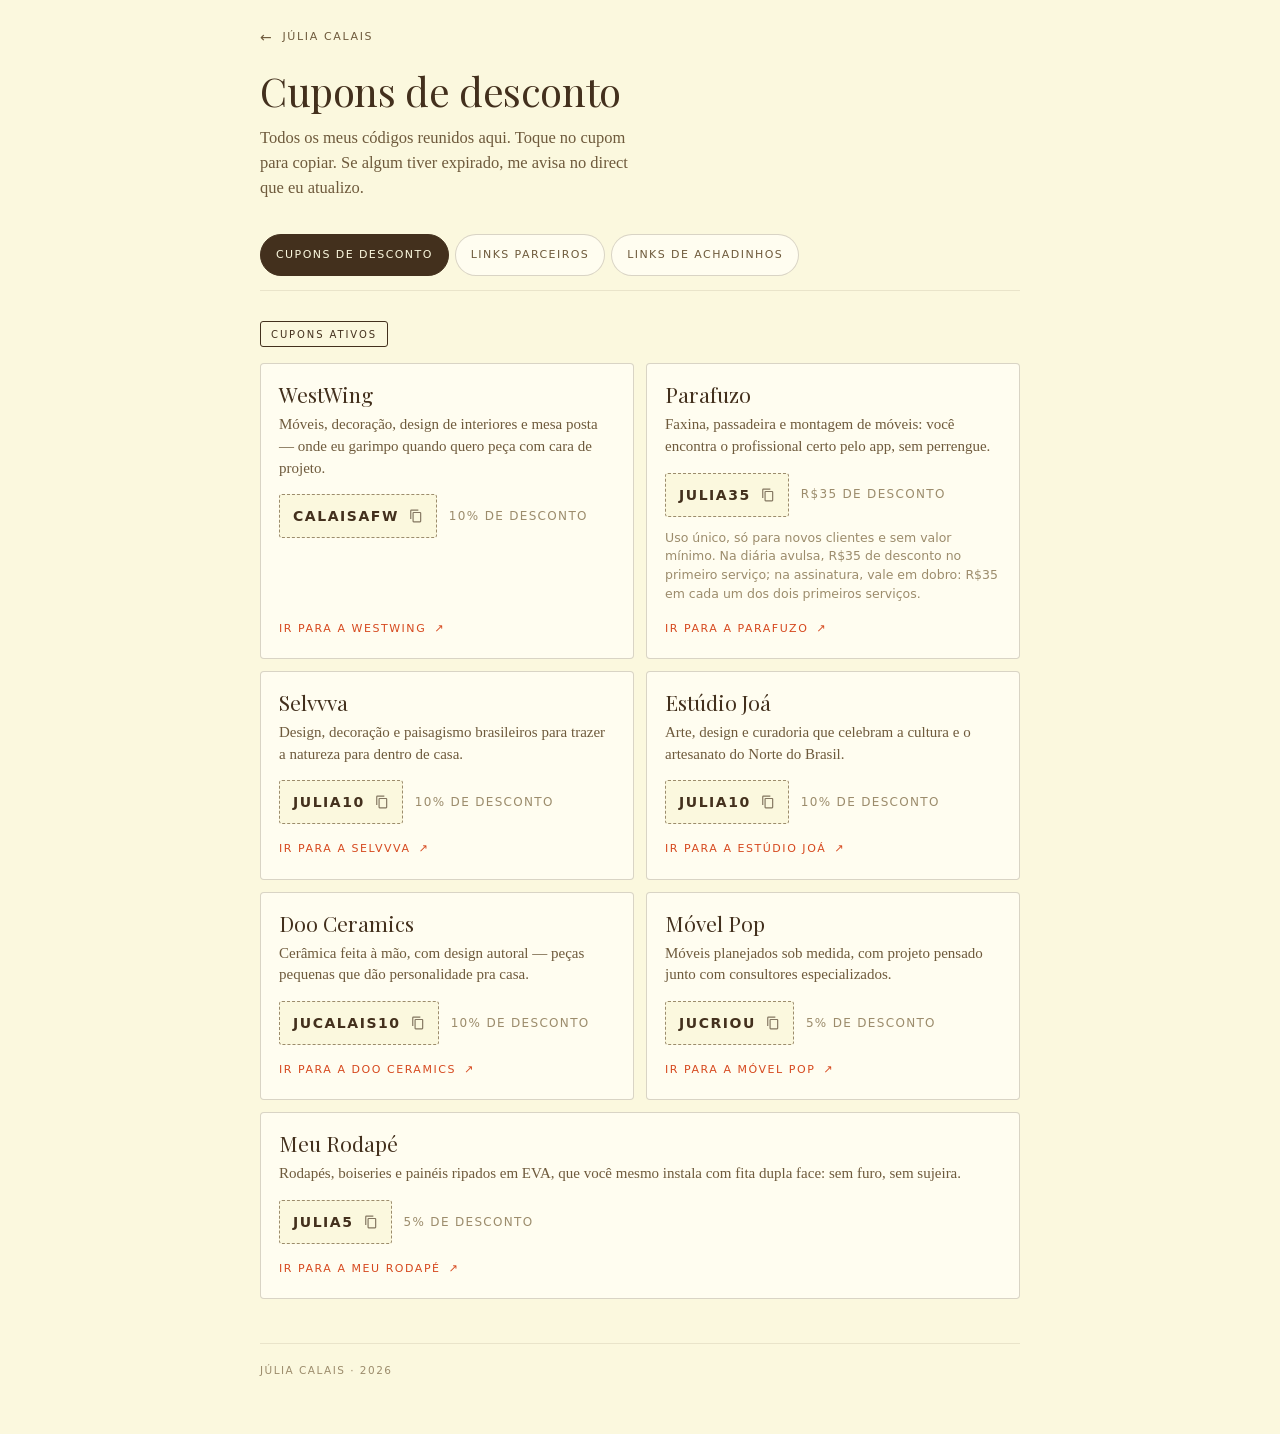
==== cupons-de-desconto/index.html @ 8bdbff30 "Aponta o site para links.juliacalais.com Troca o domínio provisório em canonical, Open Graph, JSON-L" ====
<!doctype html>
<html lang="pt-BR">
<head>
<meta charset="utf-8">
<meta name="viewport" content="width=device-width, initial-scale=1, viewport-fit=cover">

<title>Cupons de desconto — Júlia Calais</title>
<meta name="description" content="Todos os cupons de desconto da Júlia Calais reunidos em um lugar só, sempre atualizados.">
<meta name="robots" content="index, follow, max-image-preview:large">
<meta name="theme-color" content="#FBF8DE">
<meta name="author" content="Júlia Calais">

<link rel="canonical" href="https://links.juliacalais.com/cupons-de-desconto/">

<meta property="og:type" content="website">
<meta property="og:locale" content="pt_BR">
<meta property="og:site_name" content="Júlia Calais">
<meta property="og:title" content="Cupons de desconto — Júlia Calais">
<meta property="og:description" content="Todos os cupons de desconto da Júlia Calais reunidos em um lugar só, sempre atualizados.">
<meta property="og:url" content="https://links.juliacalais.com/cupons-de-desconto/">
<meta property="og:image" content="https://links.juliacalais.com/assets/img/og.jpg">
<meta property="og:image:width" content="1200">
<meta property="og:image:height" content="630">
<meta property="og:image:alt" content="Júlia Calais sorrindo, sobre fundo laranja">
<meta name="twitter:card" content="summary_large_image">
<meta name="twitter:title" content="Cupons de desconto — Júlia Calais">
<meta name="twitter:description" content="Todos os cupons de desconto da Júlia Calais reunidos em um lugar só, sempre atualizados.">
<meta name="twitter:image" content="https://links.juliacalais.com/assets/img/og.jpg">

<link rel="icon" href="../assets/img/icon-32.png" sizes="32x32">
<link rel="apple-touch-icon" href="../assets/img/icon-180.png">

<link rel="preload" href="../assets/fonts/playfair-latin.woff2" as="font" type="font/woff2" crossorigin>
<link rel="stylesheet" href="../assets/styles.css">

<script type="application/ld+json">
{
  "@context": "https://schema.org",
  "@graph": [
    {
      "@type": "CollectionPage",
      "@id": "https://links.juliacalais.com/cupons-de-desconto/#pagina",
      "url": "https://links.juliacalais.com/cupons-de-desconto/",
      "name": "Cupons de desconto — Júlia Calais",
      "description": "Todos os cupons de desconto da Júlia Calais reunidos em um lugar só, sempre atualizados.",
      "inLanguage": "pt-BR",
      "isPartOf": {
        "@id": "https://links.juliacalais.com/#site"
      },
      "about": {
        "@id": "https://links.juliacalais.com/#pessoa"
      }
    },
    {
      "@type": "BreadcrumbList",
      "itemListElement": [
        {
          "@type": "ListItem",
          "position": 1,
          "name": "Júlia Calais",
          "item": "https://links.juliacalais.com/"
        },
        {
          "@type": "ListItem",
          "position": 2,
          "name": "Cupons de desconto",
          "item": "https://links.juliacalais.com/cupons-de-desconto/"
        }
      ]
    },
    {
      "@type": "ItemList",
      "name": "Cupons de desconto — Júlia Calais",
      "numberOfItems": 8,
      "itemListOrder": "https://schema.org/ItemListUnordered",
      "itemListElement": [
        {
          "@type": "ListItem",
          "position": 1,
          "item": {
            "@type": "Offer",
            "name": "WestWing — 10% de desconto com o cupom CALAISAFW",
            "url": "https://www.westwing.com.br/",
            "seller": {
              "@type": "Organization",
              "name": "WestWing",
              "url": "https://www.westwing.com.br/"
            }
          }
        },
        {
          "@type": "ListItem",
          "position": 2,
          "item": {
            "@type": "Offer",
            "name": "Parafuzo — R$35 de desconto com o cupom JULIA35",
            "url": "https://parafuzo.com/",
            "seller": {
              "@type": "Organization",
              "name": "Parafuzo",
              "url": "https://parafuzo.com/"
            }
          }
        },
        {
          "@type": "ListItem",
          "position": 3,
          "item": {
            "@type": "Offer",
            "name": "Selvvva — 10% de desconto com o cupom JULIA10",
            "url": "https://selvvva.com/",
            "seller": {
              "@type": "Organization",
              "name": "Selvvva",
              "url": "https://selvvva.com/"
            }
          }
        },
        {
          "@type": "ListItem",
          "position": 4,
          "item": {
            "@type": "Offer",
            "name": "Estúdio Joá — 10% de desconto com o cupom JULIA10",
            "url": "https://estudiojoa.com.br/",
            "seller": {
              "@type": "Organization",
              "name": "Estúdio Joá",
              "url": "https://estudiojoa.com.br/"
            }
          }
        },
        {
          "@type": "ListItem",
          "position": 5,
          "item": {
            "@type": "Offer",
            "name": "Doo Ceramics — 10% de desconto com o cupom JUCALAIS10",
            "url": "https://www.instagram.com/_doo.ceramics/",
            "seller": {
              "@type": "Organization",
              "name": "Doo Ceramics",
              "url": "https://www.instagram.com/_doo.ceramics/"
            }
          }
        },
        {
          "@type": "ListItem",
          "position": 6,
          "item": {
            "@type": "Offer",
            "name": "Móvel Pop — 5% de desconto com o cupom JUCRIOU",
            "url": "https://movelpop.com.br/",
            "seller": {
              "@type": "Organization",
              "name": "Móvel Pop",
              "url": "https://movelpop.com.br/"
            }
          }
        },
        {
          "@type": "ListItem",
          "position": 7,
          "item": {
            "@type": "Offer",
            "name": "Zazulê — 10% de desconto com o cupom JULIACALAIS10",
            "url": "https://zazule.com.br/",
            "validThrough": "2026-11-30",
            "seller": {
              "@type": "Organization",
              "name": "Zazulê",
              "url": "https://zazule.com.br/"
            }
          }
        },
        {
          "@type": "ListItem",
          "position": 8,
          "item": {
            "@type": "Offer",
            "name": "Meu Rodapé — 5% de desconto com o cupom JULIA5",
            "url": "https://www.meurodape.com/",
            "seller": {
              "@type": "Organization",
              "name": "Meu Rodapé",
              "url": "https://www.meurodape.com/"
            }
          }
        }
      ]
    }
  ]
}
</script>
</head>

<body>
<a class="skip" href="#conteudo">Pular para o conteúdo</a>

<div class="page page--inner">

  <div class="topbar">
    <a class="back" href="../"><span aria-hidden="true">←</span> Júlia Calais</a>
  </div>

  <div class="subhead">
    <h1>Cupons de desconto</h1>
    <p>Todos os meus códigos reunidos aqui. Toque no cupom para copiar. Se algum tiver expirado, me avisa no direct que eu atualizo.</p>
  </div>

  <div class="tabs-wrap">
    <nav aria-label="Seções de links">
      <ul class="tabs">
        <li><a href="./" aria-current="page">Cupons de desconto</a></li>
        <li><a href="../parceiros/">Links parceiros</a></li>
        <li><a href="../links-de-produtos/">Links de achadinhos</a></li>
      </ul>
    </nav>
  </div>

  <main id="conteudo">

    <section class="group" aria-labelledby="g-cupons">
      <h2 class="eyebrow" id="g-cupons">Cupons ativos</h2>
      <div class="coupons">
        <article class="coupon">
          <h3 class="coupon__brand">WestWing</h3>
          <p class="coupon__desc">Móveis, decoração, design de interiores e mesa posta — onde eu garimpo quando quero peça com cara de projeto.</p>
          <div class="coupon__row">
            <button type="button" class="coupon__code" data-code="CALAISAFW" aria-label="Copiar o cupom CALAISAFW da WestWing">
              CALAISAFW <svg viewBox="0 0 24 24" aria-hidden="true" focusable="false"><path d="M16 1H4a2 2 0 0 0-2 2v14h2V3h12V1Zm3 4H8a2 2 0 0 0-2 2v14a2 2 0 0 0 2 2h11a2 2 0 0 0 2-2V7a2 2 0 0 0-2-2Zm0 16H8V7h11v14Z"/></svg>
            </button>
            <span class="coupon__off">10% de desconto</span>
          </div>
          <a class="coupon__cta" href="https://www.westwing.com.br/" target="_blank" rel="noopener sponsored">Ir para a WestWing <span aria-hidden="true">↗</span></a>
        </article>
        <article class="coupon">
          <h3 class="coupon__brand">Parafuzo</h3>
          <p class="coupon__desc">Faxina, passadeira e montagem de móveis: você encontra o profissional certo pelo app, sem perrengue.</p>
          <div class="coupon__row">
            <button type="button" class="coupon__code" data-code="JULIA35" aria-label="Copiar o cupom JULIA35 da Parafuzo">
              JULIA35 <svg viewBox="0 0 24 24" aria-hidden="true" focusable="false"><path d="M16 1H4a2 2 0 0 0-2 2v14h2V3h12V1Zm3 4H8a2 2 0 0 0-2 2v14a2 2 0 0 0 2 2h11a2 2 0 0 0 2-2V7a2 2 0 0 0-2-2Zm0 16H8V7h11v14Z"/></svg>
            </button>
            <span class="coupon__off">R$35 de desconto</span>
          </div>
          <p class="coupon__terms">Uso único, só para novos clientes e sem valor mínimo. Na diária avulsa, R$35 de desconto no primeiro serviço; na assinatura, vale em dobro: R$35 em cada um dos dois primeiros serviços.</p>
          <a class="coupon__cta" href="https://parafuzo.com/" target="_blank" rel="noopener sponsored">Ir para a Parafuzo <span aria-hidden="true">↗</span></a>
        </article>
        <article class="coupon">
          <h3 class="coupon__brand">Selvvva</h3>
          <p class="coupon__desc">Design, decoração e paisagismo brasileiros para trazer a natureza para dentro de casa.</p>
          <div class="coupon__row">
            <button type="button" class="coupon__code" data-code="JULIA10" aria-label="Copiar o cupom JULIA10 da Selvvva">
              JULIA10 <svg viewBox="0 0 24 24" aria-hidden="true" focusable="false"><path d="M16 1H4a2 2 0 0 0-2 2v14h2V3h12V1Zm3 4H8a2 2 0 0 0-2 2v14a2 2 0 0 0 2 2h11a2 2 0 0 0 2-2V7a2 2 0 0 0-2-2Zm0 16H8V7h11v14Z"/></svg>
            </button>
            <span class="coupon__off">10% de desconto</span>
          </div>
          <a class="coupon__cta" href="https://selvvva.com/" target="_blank" rel="noopener sponsored">Ir para a Selvvva <span aria-hidden="true">↗</span></a>
        </article>
        <article class="coupon">
          <h3 class="coupon__brand">Estúdio Joá</h3>
          <p class="coupon__desc">Arte, design e curadoria que celebram a cultura e o artesanato do Norte do Brasil.</p>
          <div class="coupon__row">
            <button type="button" class="coupon__code" data-code="JULIA10" aria-label="Copiar o cupom JULIA10 da Estúdio Joá">
              JULIA10 <svg viewBox="0 0 24 24" aria-hidden="true" focusable="false"><path d="M16 1H4a2 2 0 0 0-2 2v14h2V3h12V1Zm3 4H8a2 2 0 0 0-2 2v14a2 2 0 0 0 2 2h11a2 2 0 0 0 2-2V7a2 2 0 0 0-2-2Zm0 16H8V7h11v14Z"/></svg>
            </button>
            <span class="coupon__off">10% de desconto</span>
          </div>
          <a class="coupon__cta" href="https://estudiojoa.com.br/" target="_blank" rel="noopener sponsored">Ir para a Estúdio Joá <span aria-hidden="true">↗</span></a>
        </article>
        <article class="coupon">
          <h3 class="coupon__brand">Doo Ceramics</h3>
          <p class="coupon__desc">Cerâmica feita à mão, com design autoral — peças pequenas que dão personalidade pra casa.</p>
          <div class="coupon__row">
            <button type="button" class="coupon__code" data-code="JUCALAIS10" aria-label="Copiar o cupom JUCALAIS10 da Doo Ceramics">
              JUCALAIS10 <svg viewBox="0 0 24 24" aria-hidden="true" focusable="false"><path d="M16 1H4a2 2 0 0 0-2 2v14h2V3h12V1Zm3 4H8a2 2 0 0 0-2 2v14a2 2 0 0 0 2 2h11a2 2 0 0 0 2-2V7a2 2 0 0 0-2-2Zm0 16H8V7h11v14Z"/></svg>
            </button>
            <span class="coupon__off">10% de desconto</span>
          </div>
          <a class="coupon__cta" href="https://www.instagram.com/_doo.ceramics/" target="_blank" rel="noopener sponsored">Ir para a Doo Ceramics <span aria-hidden="true">↗</span></a>
        </article>
        <article class="coupon">
          <h3 class="coupon__brand">Móvel Pop</h3>
          <p class="coupon__desc">Móveis planejados sob medida, com projeto pensado junto com consultores especializados.</p>
          <div class="coupon__row">
            <button type="button" class="coupon__code" data-code="JUCRIOU" aria-label="Copiar o cupom JUCRIOU da Móvel Pop">
              JUCRIOU <svg viewBox="0 0 24 24" aria-hidden="true" focusable="false"><path d="M16 1H4a2 2 0 0 0-2 2v14h2V3h12V1Zm3 4H8a2 2 0 0 0-2 2v14a2 2 0 0 0 2 2h11a2 2 0 0 0 2-2V7a2 2 0 0 0-2-2Zm0 16H8V7h11v14Z"/></svg>
            </button>
            <span class="coupon__off">5% de desconto</span>
          </div>
          <a class="coupon__cta" href="https://movelpop.com.br/" target="_blank" rel="noopener sponsored">Ir para a Móvel Pop <span aria-hidden="true">↗</span></a>
        </article>
        <article class="coupon" data-expira="2026-11-30">
          <h3 class="coupon__brand">Zazulê</h3>
          <p class="coupon__desc">Azulejos personalizados com foto — pra transformar memória em decoração na parede.</p>
          <div class="coupon__row">
            <button type="button" class="coupon__code" data-code="JULIACALAIS10" aria-label="Copiar o cupom JULIACALAIS10 da Zazulê">
              JULIACALAIS10 <svg viewBox="0 0 24 24" aria-hidden="true" focusable="false"><path d="M16 1H4a2 2 0 0 0-2 2v14h2V3h12V1Zm3 4H8a2 2 0 0 0-2 2v14a2 2 0 0 0 2 2h11a2 2 0 0 0 2-2V7a2 2 0 0 0-2-2Zm0 16H8V7h11v14Z"/></svg>
            </button>
            <span class="coupon__off">10% de desconto</span>
          </div>
          <p class="coupon__terms">Válido até 30 de novembro de 2026.</p>
          <a class="coupon__cta" href="https://zazule.com.br/" target="_blank" rel="noopener sponsored">Ir para a Zazulê <span aria-hidden="true">↗</span></a>
        </article>
        <article class="coupon">
          <h3 class="coupon__brand">Meu Rodapé</h3>
          <p class="coupon__desc">Rodapés, boiseries e painéis ripados em EVA, que você mesmo instala com fita dupla face: sem furo, sem sujeira.</p>
          <div class="coupon__row">
            <button type="button" class="coupon__code" data-code="JULIA5" aria-label="Copiar o cupom JULIA5 da Meu Rodapé">
              JULIA5 <svg viewBox="0 0 24 24" aria-hidden="true" focusable="false"><path d="M16 1H4a2 2 0 0 0-2 2v14h2V3h12V1Zm3 4H8a2 2 0 0 0-2 2v14a2 2 0 0 0 2 2h11a2 2 0 0 0 2-2V7a2 2 0 0 0-2-2Zm0 16H8V7h11v14Z"/></svg>
            </button>
            <span class="coupon__off">5% de desconto</span>
          </div>
          <a class="coupon__cta" href="https://www.meurodape.com/" target="_blank" rel="noopener sponsored">Ir para a Meu Rodapé <span aria-hidden="true">↗</span></a>
        </article>
      </div>
    </section>

  </main>

  <footer class="foot">
    <span>Júlia Calais · 2026</span>
  </footer>

</div>
<script src="../assets/copy-code.js" defer></script>
</body>
</html>
---- assets/styles.css ----
/* ═══════════════════════════════════════════════════════════════
   bio.ajuliacalais — folha de estilo única

   Identidade herdada do Media Kit 2026 (creme / marrom / terracota / limão).
   Tema único proposital: a página é a marca, não inverte no modo escuro.

   Grades de tela
     base      até 599px   celular — coluna cheia, capa sangrando
     ≥ 600px   tablet      coluna com respiro, capa emoldurada
     ≥ 1024px  desktop     home em duas colunas, retrato fixo à esquerda
     ≥ 1440px  telas largas
   ═══════════════════════════════════════════════════════════════ */

/* ── tipografia própria (self-hosted, sem CDN) ─────────────── */
@font-face{
  font-family:"Playfair Display"; font-style:normal; font-weight:400;
  font-display:swap; src:url("fonts/playfair-latin-ext.woff2") format("woff2");
  unicode-range:U+0100-02BA,U+02BD-02C5,U+02C7-02CC,U+02CE-02D7,U+02DD-02FF,U+0304,U+0308,U+0329,
    U+1D00-1DBF,U+1E00-1E9F,U+1EF2-1EFF,U+2020,U+20A0-20AB,U+20AD-20C0,U+2113,U+2C60-2C7F,U+A720-A7FF;
}
@font-face{
  font-family:"Playfair Display"; font-style:normal; font-weight:400;
  font-display:swap; src:url("fonts/playfair-latin.woff2") format("woff2");
  unicode-range:U+0000-00FF,U+0131,U+0152-0153,U+02BB-02BC,U+02C6,U+02DA,U+02DC,U+0304,U+0308,U+0329,
    U+2000-206F,U+20AC,U+2122,U+2191,U+2193,U+2212,U+2215,U+FEFF,U+FFFD;
}

/* ── tokens ────────────────────────────────────────────────── */
:root{
  color-scheme:light;

  --ground:#FBF8DE;      /* creme — fundo da página            */
  --card:#FFFDF0;        /* creme claro — superfície dos cards  */
  --lime:#DFE59D;        /* limão — ação prioritária            */
  --ink:#43301D;         /* marrom profundo — texto             */
  --ink-2:#6E5A3C;
  --ink-3:#9C8C6C;
  --accent:#D6491F;      /* terracota — hover, foco, destaques  */
  --rule:rgba(67,48,29,.20);
  --rule-soft:rgba(67,48,29,.10);

  --pad:20px;            /* respiro lateral — cresce por grade  */
  --col:100%;            /* largura do miolo — cresce por grade */
  --gap:10px;            /* vão entre itens de lista            */
  --radius:4px;

  --f-display:"Playfair Display","Didot","Bodoni 72",Georgia,"Times New Roman",serif;
  --f-body:Georgia,"Charter","Iowan Old Style",Palatino,serif;
  --f-ui:"Avenir Next","Futura","Helvetica Neue",system-ui,-apple-system,Arial,sans-serif;
}

*,*::before,*::after{box-sizing:border-box}

html{
  -webkit-text-size-adjust:100%;
  scroll-behavior:smooth;
}

body{
  margin:0;
  background:var(--ground);
  color:var(--ink);
  font-family:var(--f-body);
  font-size:17px;
  line-height:1.55;
  -webkit-font-smoothing:antialiased;
  -moz-osx-font-smoothing:grayscale;
  overflow-x:hidden;          /* nada empurra a página de lado */
}

img{max-width:100%; display:block; height:auto}
a{color:inherit}
h1,h2,h3{font-weight:400; margin:0}

:focus-visible{outline:2px solid var(--accent); outline-offset:3px; border-radius:2px}

/* pular para o conteúdo — teclado e leitor de tela */
.skip{
  position:absolute; left:-9999px; top:0;
  background:var(--ink); color:var(--ground);
  font-family:var(--f-ui); font-size:13px;
  padding:12px 18px; z-index:99; border-radius:0 0 var(--radius) 0;
}
.skip:focus{left:0}

/* ── esqueleto ─────────────────────────────────────────────── */
.page{
  width:100%;
  max-width:var(--col);
  margin:0 auto;
  padding:0 var(--pad) 56px;
}

/* ── capa ──────────────────────────────────────────────────── */
.cover{margin:0 calc(var(--pad) * -1) 26px}
.cover img{
  width:100%;
  aspect-ratio:950/1045;
  object-fit:cover;
  object-position:center 20%;
}

/* ── cabeçalho ─────────────────────────────────────────────── */
.name{
  font-family:var(--f-display);
  font-size:clamp(36px,9vw,46px);
  line-height:1.04;
  letter-spacing:-.01em;
  text-wrap:balance;
}
.handle{
  font-family:var(--f-ui);
  font-size:12px;
  letter-spacing:.16em;
  text-transform:uppercase;
  color:var(--ink-3);
  margin:10px 0 0;
}
.bio{
  font-style:italic;
  font-size:clamp(17px,4.4vw,18px);
  line-height:1.45;
  color:var(--ink-2);
  margin:16px 0 0;
  max-width:32ch;
}

/* ── redes sociais ─────────────────────────────────────────── */
.socials-label{
  font-family:var(--f-ui);
  font-size:11px;
  letter-spacing:.16em;
  text-transform:uppercase;
  color:var(--ink-3);
  margin:30px 0 8px;
}
.socials{
  display:flex;
  gap:4px;
  list-style:none;
  padding:0;
  margin:0 0 34px -10px;    /* alinha o glifo à margem, não a área de toque */
}
.socials a{
  display:grid;
  place-items:center;
  width:44px; height:44px;   /* alvo de toque confortável */
  color:var(--ink);
  transition:color .14s ease, transform .14s ease;
}
.socials a:hover{color:var(--accent); transform:translateY(-2px)}
.socials svg{width:21px; height:21px; fill:currentColor}

/* ── rótulo de seção (a "etiqueta" do deck) ────────────────── */
.eyebrow{
  display:inline-block;
  font-family:var(--f-ui);
  font-size:10px;
  font-weight:500;
  letter-spacing:.19em;
  text-transform:uppercase;
  color:var(--ink);
  border:1.5px solid var(--ink);
  border-radius:3px;
  padding:5px 10px 4px;
  margin:0 0 16px;
}
section{margin:0 0 40px}
section:last-of-type{margin-bottom:0}

/* ── cor por seção (home) ──────────────────────────────────
   Toque discreto: a cor de cada seção aparece só na etiqueta do
   título e no hover dos botões. O fundo continua o creme de sempre. */
.tone--terracota{--tone:var(--accent); --tone-fg:var(--card)}
.tone--oliva{--tone:#6F7B00; --tone-fg:var(--card)}   /* oliva do Media Kit, escurecido para o texto creme passar no contraste */
.tone--azul{--tone:#00699E; --tone-fg:var(--card)}
.tone--tinta{--tone:var(--ink); --tone-fg:var(--card)}
.tone--areia{--tone:#EDE4CE; --tone-fg:var(--ink)}

.tone .eyebrow{background:var(--tone); border-color:var(--tone); color:var(--tone-fg)}
.tone--areia .eyebrow{border-color:rgba(67,48,29,.28)}

.tone .link:hover{background:var(--tone); border-color:var(--tone); color:var(--tone-fg)}
.tone .link:hover .link__sub,
.tone .link:hover .link__arrow{color:var(--tone-fg)}
.tone .link:hover .link__sub{opacity:.75}

/* ── botões de link ────────────────────────────────────────── */
.links{display:grid; gap:var(--gap)}

.link{
  display:flex;
  align-items:center;
  gap:16px;
  padding:17px 18px;
  background:var(--card);
  border:1px solid var(--rule);
  border-radius:var(--radius);
  text-decoration:none;
  color:var(--ink);
  min-height:64px;
  transition:background .14s ease, border-color .14s ease, color .14s ease, transform .14s ease;
}
.link:hover{
  background:var(--accent);
  border-color:var(--accent);
  color:var(--card);
  transform:translateY(-1px);
}
.link__text{flex:1; min-width:0}
.link__title{
  font-family:var(--f-display);
  font-size:19px;
  line-height:1.25;
  display:block;
}
.link__sub{
  font-family:var(--f-ui);
  font-size:11px;
  overflow-wrap:break-word;
  letter-spacing:.12em;
  text-transform:uppercase;
  color:var(--ink-3);
  display:block;
  margin-top:6px;
  transition:color .14s ease;
}
.link:hover .link__sub{color:rgba(255,253,240,.75)}
.link__arrow{
  flex:none;
  font-family:var(--f-ui);
  font-size:17px;
  line-height:1;
  color:var(--ink-3);
  transition:color .14s ease, transform .14s ease;
}
.link:hover .link__arrow{color:var(--card); transform:translate(2px,-2px)}

.link--primary{background:var(--lime); border-color:rgba(67,48,29,.28)}
.link--primary .link__sub{color:var(--ink-2)}

/* item ainda sem destino definido */
.link[data-todo][href="#"]{opacity:.6}

.coupon__cta{
  display:inline-flex;
  align-items:center;
  gap:8px;
  font-family:var(--f-ui);
  font-size:11px;
  letter-spacing:.14em;
  text-transform:uppercase;
  color:var(--accent);
  text-decoration:none;
  margin-top:16px;
  border-bottom:1px solid transparent;
  padding-bottom:2px;
  transition:border-color .14s ease;
}
.coupon__cta:hover{border-bottom-color:var(--accent)}

/* ── marcas ────────────────────────────────────────────────── */
.brands{display:flex; flex-wrap:wrap; gap:7px; list-style:none; padding:0; margin:0}
.brands li{
  font-family:var(--f-ui);
  font-size:12.5px;
  letter-spacing:.04em;
  color:var(--ink-2);
  border:1px solid var(--rule-soft);
  border-radius:999px;
  padding:7px 13px;
  background:var(--card);
}

/* ── contato ───────────────────────────────────────────────── */
/* A grade se distribui sozinha: cada item pede no mínimo 210px, então o
   número de colunas cai de 3 para 2 para 1 conforme a tela aperta — o
   e-mail nunca fica espremido. Sem divisórias verticais, que quebravam
   quando a contagem de colunas mudava; a separação vem do vão. */
.contact{
  border-top:1px solid var(--rule);
  border-bottom:1px solid var(--rule);
  display:grid;
  grid-template-columns:repeat(auto-fit,minmax(210px,1fr));
  gap:20px 34px;
  padding:20px 0;
  margin:0;
}
.contact > div{min-width:0}
.contact dt{
  font-family:var(--f-ui);
  font-size:10px;
  letter-spacing:.16em;
  text-transform:uppercase;
  color:var(--ink-3);
}
.contact dd{
  margin:7px 0 0;
  font-family:var(--f-display);
  font-size:15.5px;
  line-height:1.35;
  overflow-wrap:break-word;   /* rede de segurança para o e-mail */
}
.contact a{text-decoration:none; border-bottom:1px solid var(--rule); transition:color .14s, border-color .14s}
.contact a:hover{color:var(--accent); border-bottom-color:var(--accent)}

/* ── rodapé ────────────────────────────────────────────────── */
.foot{
  margin-top:44px;
  padding-top:18px;
  border-top:1px solid var(--rule-soft);
  font-family:var(--f-ui);
  font-size:10.5px;
  letter-spacing:.14em;
  text-transform:uppercase;
  color:var(--ink-3);
  display:flex;
  justify-content:space-between;
  gap:16px;
  flex-wrap:wrap;
}

/* ═══════════════ PÁGINAS INTERNAS ═══════════════ */

.topbar{display:flex; align-items:center; padding:18px 0 2px}
.back{
  display:inline-flex;
  align-items:center;
  gap:9px;
  font-family:var(--f-ui);
  font-size:11px;
  letter-spacing:.15em;
  text-transform:uppercase;
  color:var(--ink-2);
  text-decoration:none;
  padding:10px 0;
  transition:color .14s ease;
}
.back:hover{color:var(--accent)}
.back span[aria-hidden]{font-size:14px; line-height:1}

.subhead{margin:12px 0 20px}
.subhead h1{
  font-family:var(--f-display);
  font-size:clamp(31px,8vw,40px);
  line-height:1.08;
  letter-spacing:-.01em;
  text-wrap:balance;
}
.subhead p{
  font-size:clamp(15.5px,4.2vw,16.5px);
  line-height:1.5;
  color:var(--ink-2);
  margin:14px 0 0;
  max-width:46ch;
}

/* ── abas — sempre alcançáveis ao rolar ────────────────────── */
.tabs-wrap{
  position:sticky;
  top:0;
  z-index:10;
  background:var(--ground);
  border-bottom:1px solid var(--rule-soft);
  margin:0 calc(var(--pad) * -1) 28px;
  padding:10px var(--pad);
}
.tabs{
  display:flex;
  gap:6px;
  list-style:none;
  padding:0;
  margin:0;
  overflow-x:auto;              /* rola de lado no celular estreito */
  flex-wrap:nowrap;
  scrollbar-width:none;
  -webkit-overflow-scrolling:touch;
}
.tabs::-webkit-scrollbar{display:none}
.tabs li{flex:none}
.tabs a{
  display:inline-block;
  white-space:nowrap;
  font-family:var(--f-ui);
  font-size:11px;
  letter-spacing:.13em;
  text-transform:uppercase;
  color:var(--ink-2);
  text-decoration:none;
  border:1px solid var(--rule);
  border-radius:999px;
  padding:11px 15px;
  background:var(--card);
  transition:background .14s ease, color .14s ease, border-color .14s ease;
}
.tabs a:hover{border-color:var(--accent); color:var(--accent)}
.tabs a[aria-current="page"]{background:var(--ink); border-color:var(--ink); color:var(--ground)}

.group{margin:0 0 38px}
.group:last-of-type{margin-bottom:0}

/* ── cupom ─────────────────────────────────────────────────── */
.coupons{display:grid; gap:12px}

.coupon{
  background:var(--card);
  border:1px solid var(--rule);
  border-radius:var(--radius);
  padding:18px;
  display:flex;
  flex-direction:column;
}
.coupon__brand{font-family:var(--f-display); font-size:21px; line-height:1.2}
.coupon__desc{font-size:15px; line-height:1.45; color:var(--ink-2); margin:7px 0 0}
.coupon__row{display:flex; align-items:center; gap:12px; flex-wrap:wrap; margin-top:15px}
.coupon__code{
  display:inline-flex;
  align-items:center;
  gap:10px;
  font-family:var(--f-ui);
  font-size:14px;
  font-weight:600;
  letter-spacing:.11em;
  text-transform:uppercase;
  color:var(--ink);
  background:var(--ground);
  border:1.5px dashed var(--ink-3);   /* fio picotado: metáfora do cupom */
  border-radius:3px;
  padding:11px 13px;
  min-height:44px;
  cursor:pointer;
  transition:border-color .14s ease, color .14s ease, background .14s ease;
}
.coupon__code:hover{border-color:var(--accent); color:var(--accent)}
.coupon__code svg{width:14px; height:14px; fill:currentColor; flex:none; opacity:.65}
.coupon__terms{
  font-family:var(--f-ui);
  font-size:12.5px;
  line-height:1.5;
  color:var(--ink-3);
  margin:12px 0 0;
}
.coupon__code.is-copied{border-style:solid; border-color:var(--accent); background:var(--accent); color:var(--card)}
.coupon__code.is-copied svg{opacity:1}
.coupon__off{
  font-family:var(--f-ui);
  font-size:12px;
  letter-spacing:.11em;
  text-transform:uppercase;
  color:var(--ink-3);
}
.coupon__cta{margin-top:auto; align-self:flex-start; padding-top:16px}

/* ── aviso de conteúdo de exemplo ──────────────────────────── */
.note{
  border-left:3px solid var(--accent);
  background:var(--card);
  padding:14px 16px;
  margin:0 0 26px;
  font-size:14.5px;
  line-height:1.5;
  color:var(--ink-2);
  border-radius:0 var(--radius) var(--radius) 0;
}
.note b{color:var(--ink); font-weight:400}
.note code{font-family:var(--f-ui); font-size:13px; background:var(--ground); padding:1px 5px; border-radius:3px}

/* ── página 404 ────────────────────────────────────────────── */
.notfound{padding:80px 0 60px; max-width:420px; margin:0 auto}
.notfound h1{font-family:var(--f-display); font-size:clamp(32px,8vw,40px); margin-bottom:12px}
.notfound p{color:var(--ink-2); margin:0 0 28px}

/* ═══════════════ GRADE: TABLET ≥ 600px ═══════════════ */
@media (min-width:600px){
  :root{--pad:32px; --col:600px; --gap:11px}

  body{font-size:17.5px}

  .cover{
    margin:28px 0 28px;
    border-radius:var(--radius);
    overflow:hidden;
  }
  .cover img{aspect-ratio:16/11}

  .tabs-wrap{margin-left:0; margin-right:0; padding-left:0; padding-right:0}
  .tabs{flex-wrap:wrap; overflow:visible}

  /* listas em duas colunas assim que houver espaço */
  .links,
  .coupons{grid-template-columns:repeat(2,minmax(0,1fr))}
  .links--single{grid-template-columns:1fr}

  /* sobrando um item ímpar no fim, ele ocupa a linha toda — sem buraco */
  .links > :last-child:nth-child(odd),
  .coupons > :last-child:nth-child(odd){grid-column:1 / -1}
}

/* ═══════════════ GRADE: DESKTOP ≥ 1024px ═══════════════ */
@media (min-width:1024px){
  :root{--pad:40px; --col:1080px; --gap:12px}

  /* home em duas colunas: retrato fixo à esquerda, conteúdo rolando à direita */
  .page--home{
    display:grid;
    grid-template-columns:minmax(0,340px) minmax(0,1fr);
    gap:56px;
    align-items:start;
    padding-top:48px;
  }
  .rail{
    position:sticky;
    top:48px;
    align-self:start;
  }
  .rail .cover{margin:0 0 26px}
  .rail .cover img{aspect-ratio:950/1045}
  .rail .socials{margin-bottom:0}
  .content{min-width:0}
  .content > section:first-child{margin-top:0}

  /* o rodapé volta a atravessar as duas colunas */
  .page--home > .foot{grid-column:1 / -1; margin-top:56px}

  /* páginas internas ganham corpo, sem virar parede de texto */
  .page--inner{max-width:840px}
  .tabs-wrap{top:0; padding-top:14px; padding-bottom:14px}

  .link{padding:19px 20px}
  .link__title{font-size:20px}
}

/* ═══════════════ GRADE: TELAS LARGAS ≥ 1440px ═══════════════ */
@media (min-width:1440px){
  :root{--col:1160px}
  .page--home{grid-template-columns:minmax(0,380px) minmax(0,1fr); gap:72px}
}

/* ── quem prefere menos movimento ──────────────────────────── */
@media (prefers-reduced-motion:reduce){
  html{scroll-behavior:auto}
  *{transition:none !important; animation:none !important}
  .link:hover,.socials a:hover{transform:none}
}

/* ── impressão ─────────────────────────────────────────────── */
@media print{
  .tabs-wrap,.socials,.skip{display:none}
  .link,.coupon{border-color:#999; break-inside:avoid}
  body{background:#fff}
}
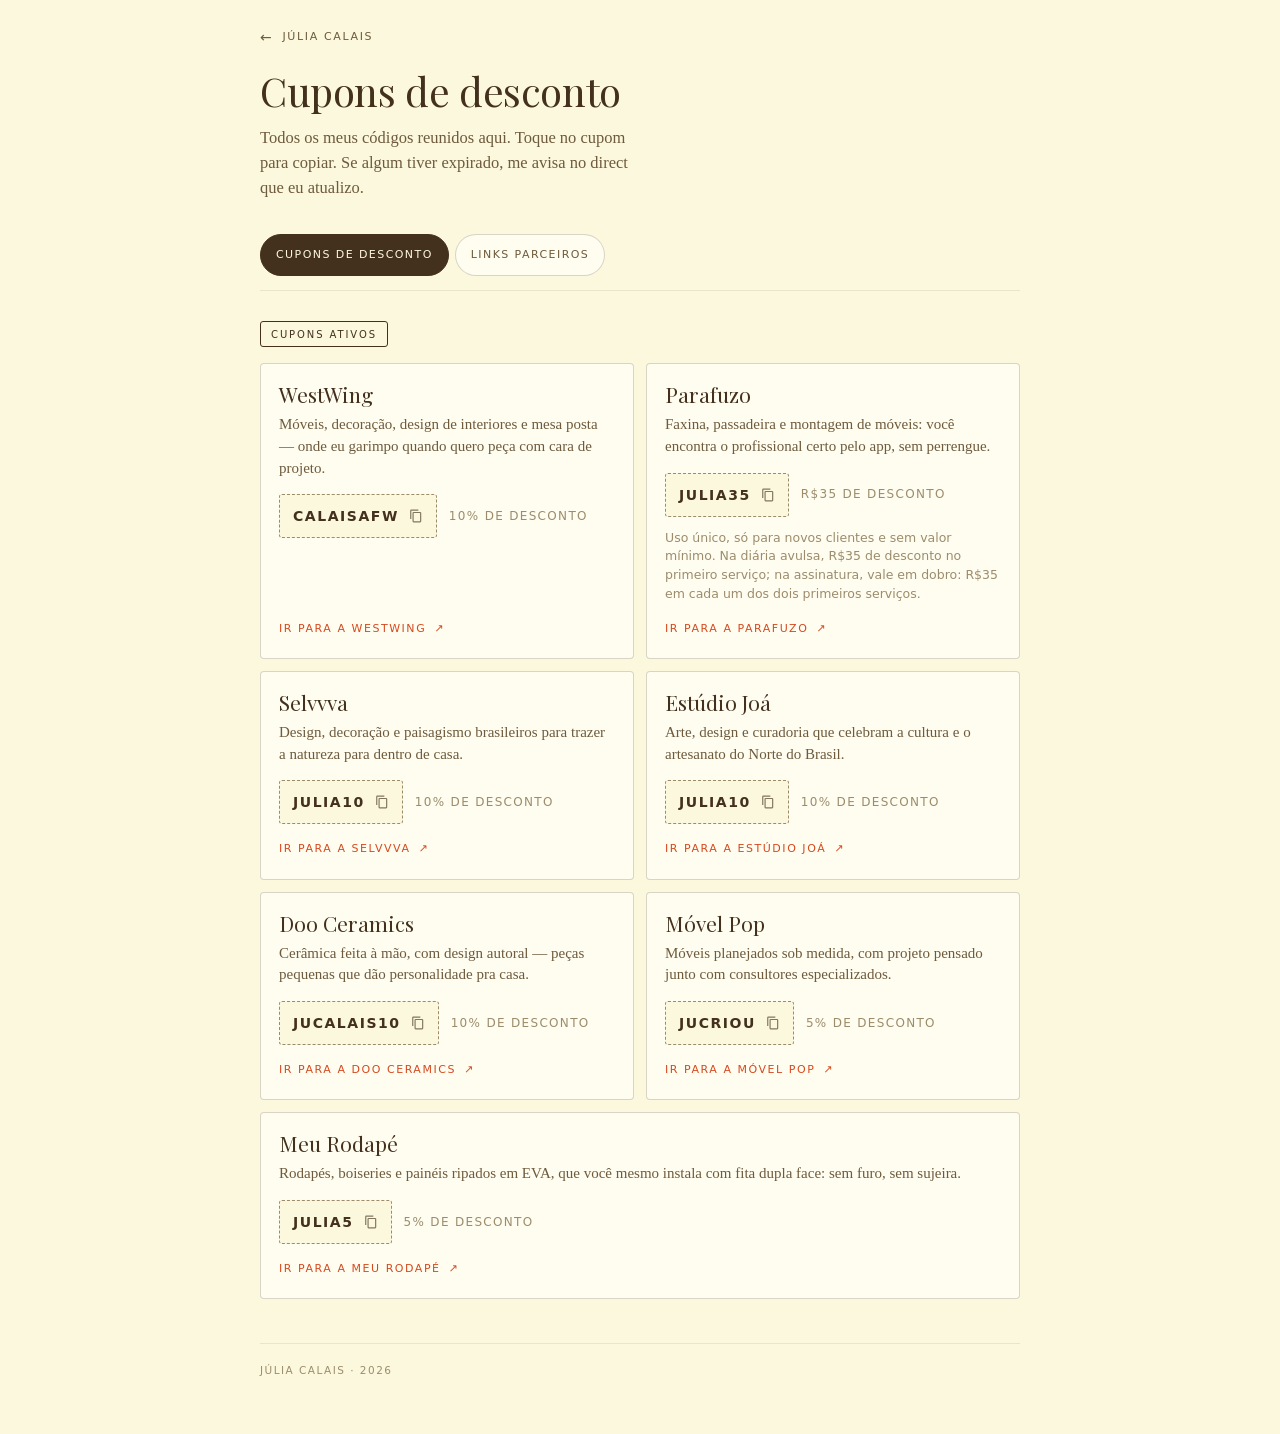
==== commit a295de3f: "Remove a aba de achadinhos Muitos links e eles expiram com frequência. /links-de-produtos/ passa a r" ====
--- a/cupons-de-desconto/index.html
+++ b/cupons-de-desconto/index.html
@@ -19,6 +19,8 @@
 <meta property="og:description" content="Todos os cupons de desconto da Júlia Calais reunidos em um lugar só, sempre atualizados.">
 <meta property="og:url" content="https://links.juliacalais.com/cupons-de-desconto/">
 <meta property="og:image" content="https://links.juliacalais.com/assets/img/og.jpg">
+<meta property="og:image:secure_url" content="https://links.juliacalais.com/assets/img/og.jpg">
+<meta property="og:image:type" content="image/jpeg">
 <meta property="og:image:width" content="1200">
 <meta property="og:image:height" content="630">
 <meta property="og:image:alt" content="Júlia Calais sorrindo, sobre fundo laranja">
@@ -27,8 +29,8 @@
 <meta name="twitter:description" content="Todos os cupons de desconto da Júlia Calais reunidos em um lugar só, sempre atualizados.">
 <meta name="twitter:image" content="https://links.juliacalais.com/assets/img/og.jpg">
 
-<link rel="icon" href="../assets/img/icon-32.png" sizes="32x32">
-<link rel="apple-touch-icon" href="../assets/img/icon-180.png">
+<link rel="icon" href="../assets/img/icon-32.png?v=2" sizes="32x32">
+<link rel="apple-touch-icon" href="../assets/img/icon-180.png?v=2">
 
 <link rel="preload" href="../assets/fonts/playfair-latin.woff2" as="font" type="font/woff2" crossorigin>
 <link rel="stylesheet" href="../assets/styles.css">
@@ -213,7 +215,6 @@
       <ul class="tabs">
         <li><a href="./" aria-current="page">Cupons de desconto</a></li>
         <li><a href="../parceiros/">Links parceiros</a></li>
-        <li><a href="../links-de-produtos/">Links de achadinhos</a></li>
       </ul>
     </nav>
   </div>
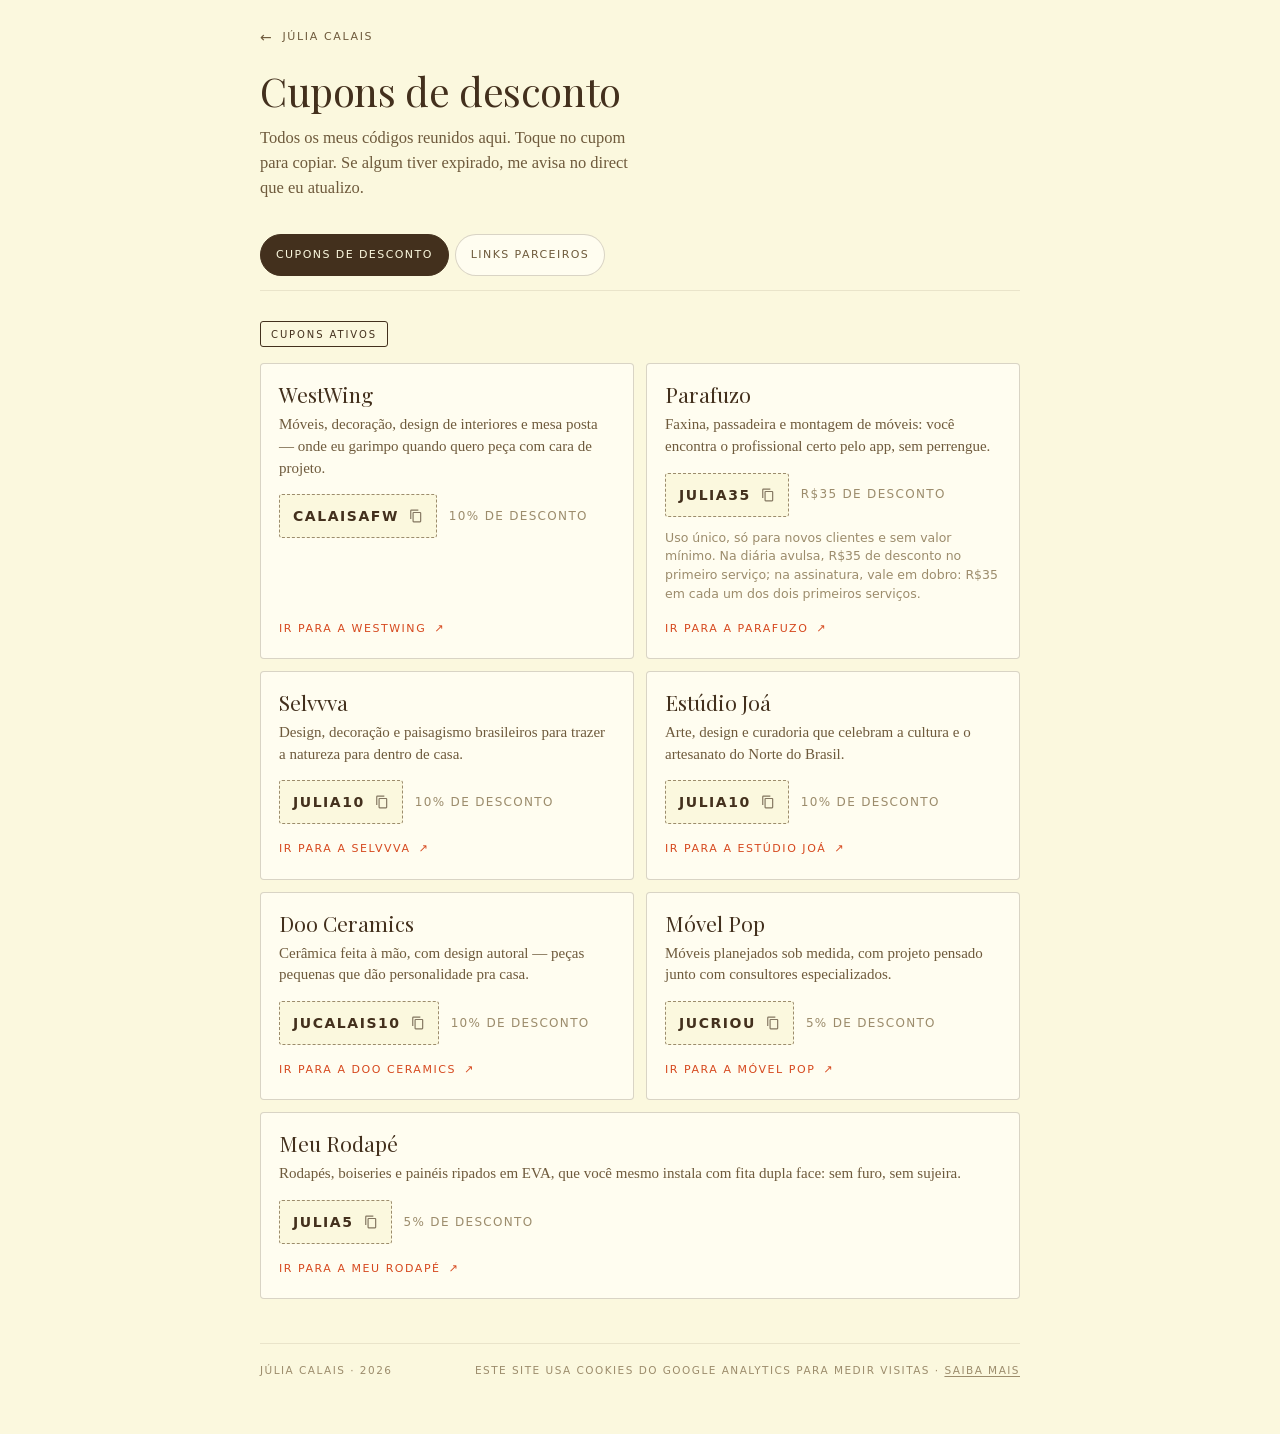
==== commit a13cf602: "Rodapé: aviso de cookies do Google Analytics (LGPD) Co-Authored-By: Claude Opus 5 (1M context) <nore" ====
--- a/cupons-de-desconto/index.html
+++ b/cupons-de-desconto/index.html
@@ -1,6 +1,15 @@
 <!doctype html>
 <html lang="pt-BR">
 <head>
+<!-- Google tag (gtag.js) -->
+<script async src="https://www.googletagmanager.com/gtag/js?id=G-2QK9WZHWXT"></script>
+<script>
+  window.dataLayer = window.dataLayer || [];
+  function gtag(){dataLayer.push(arguments);}
+  gtag('js', new Date());
+
+  gtag('config', 'G-2QK9WZHWXT');
+</script>
 <meta charset="utf-8">
 <meta name="viewport" content="width=device-width, initial-scale=1, viewport-fit=cover">
 
@@ -321,9 +330,11 @@
 
   <footer class="foot">
     <span>Júlia Calais · 2026</span>
+    <span>Este site usa cookies do Google Analytics para medir visitas · <a href="https://policies.google.com/technologies/partner-sites?hl=pt-BR" target="_blank" rel="noopener">saiba mais</a></span>
   </footer>
 
 </div>
 <script src="../assets/copy-code.js" defer></script>
+<script src="../assets/eventos.js" defer></script>
 </body>
 </html>
--- a/assets/styles.css
+++ b/assets/styles.css
@@ -95,9 +95,9 @@
 .cover{margin:0 calc(var(--pad) * -1) 26px}
 .cover img{
   width:100%;
-  aspect-ratio:950/1045;
+  aspect-ratio:1/1;               /* a foto já vem recortada no enquadramento final */
   object-fit:cover;
-  object-position:center 20%;
+  object-position:center;
 }
 
 /* ── cabeçalho ─────────────────────────────────────────────── */
@@ -319,6 +319,8 @@
   gap:16px;
   flex-wrap:wrap;
 }
+.foot a{color:inherit; text-underline-offset:2px}   /* aviso de cookies: discreto de propósito */
+.foot a:hover{color:var(--accent)}
 
 /* ═══════════════ PÁGINAS INTERNAS ═══════════════ */
 
@@ -481,7 +483,6 @@
     border-radius:var(--radius);
     overflow:hidden;
   }
-  .cover img{aspect-ratio:16/11}
 
   .tabs-wrap{margin-left:0; margin-right:0; padding-left:0; padding-right:0}
   .tabs{flex-wrap:wrap; overflow:visible}
@@ -491,8 +492,9 @@
   .coupons{grid-template-columns:repeat(2,minmax(0,1fr))}
   .links--single{grid-template-columns:1fr}
 
-  /* sobrando um item ímpar no fim, ele ocupa a linha toda — sem buraco */
-  .links > :last-child:nth-child(odd),
+  /* sobrando um item ímpar no fim, ele ocupa a linha toda — sem buraco.
+     Na aba de parceiros não: lá todas as marcas têm o mesmo tamanho. */
+  .page--home .links > :last-child:nth-child(odd),
   .coupons > :last-child:nth-child(odd){grid-column:1 / -1}
 }
 
@@ -514,7 +516,6 @@
     align-self:start;
   }
   .rail .cover{margin:0 0 26px}
-  .rail .cover img{aspect-ratio:950/1045}
   .rail .socials{margin-bottom:0}
   .content{min-width:0}
   .content > section:first-child{margin-top:0}
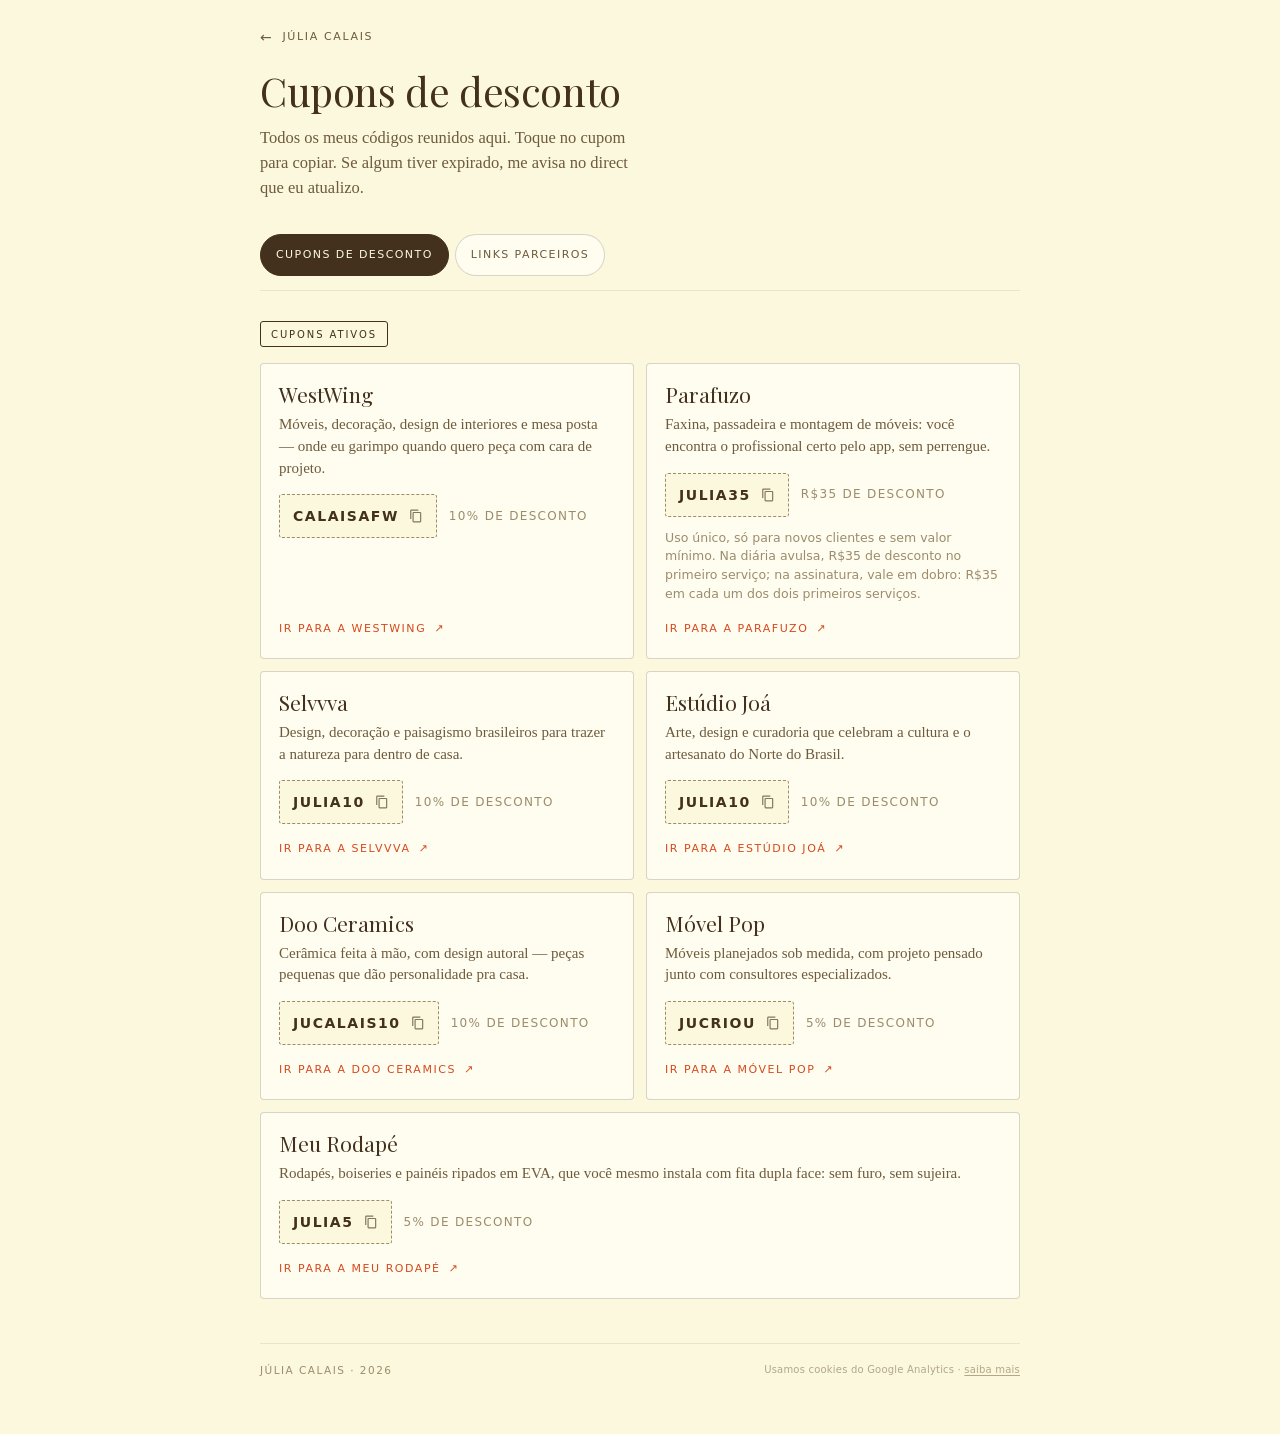
==== commit 32a61534: "Rodapé: aviso de cookies menor e mais apagado que a assinatura Co-Authored-By: Claude Opus 5 (1M con" ====
--- a/cupons-de-desconto/index.html
+++ b/cupons-de-desconto/index.html
@@ -330,7 +330,7 @@
 
   <footer class="foot">
     <span>Júlia Calais · 2026</span>
-    <span>Este site usa cookies do Google Analytics para medir visitas · <a href="https://policies.google.com/technologies/partner-sites?hl=pt-BR" target="_blank" rel="noopener">saiba mais</a></span>
+    <span class="foot__cookies">Usamos cookies do Google Analytics · <a href="https://policies.google.com/technologies/partner-sites?hl=pt-BR" target="_blank" rel="noopener">saiba mais</a></span>
   </footer>
 
 </div>
--- a/assets/styles.css
+++ b/assets/styles.css
@@ -319,7 +319,9 @@
   gap:16px;
   flex-wrap:wrap;
 }
-.foot a{color:inherit; text-underline-offset:2px}   /* aviso de cookies: discreto de propósito */
+/* aviso de cookies: menor e mais apagado que a assinatura, de propósito */
+.foot__cookies{font-size:10px; letter-spacing:.02em; text-transform:none; opacity:.75}
+.foot a{color:inherit; text-underline-offset:2px}
 .foot a:hover{color:var(--accent)}
 
 /* ═══════════════ PÁGINAS INTERNAS ═══════════════ */
